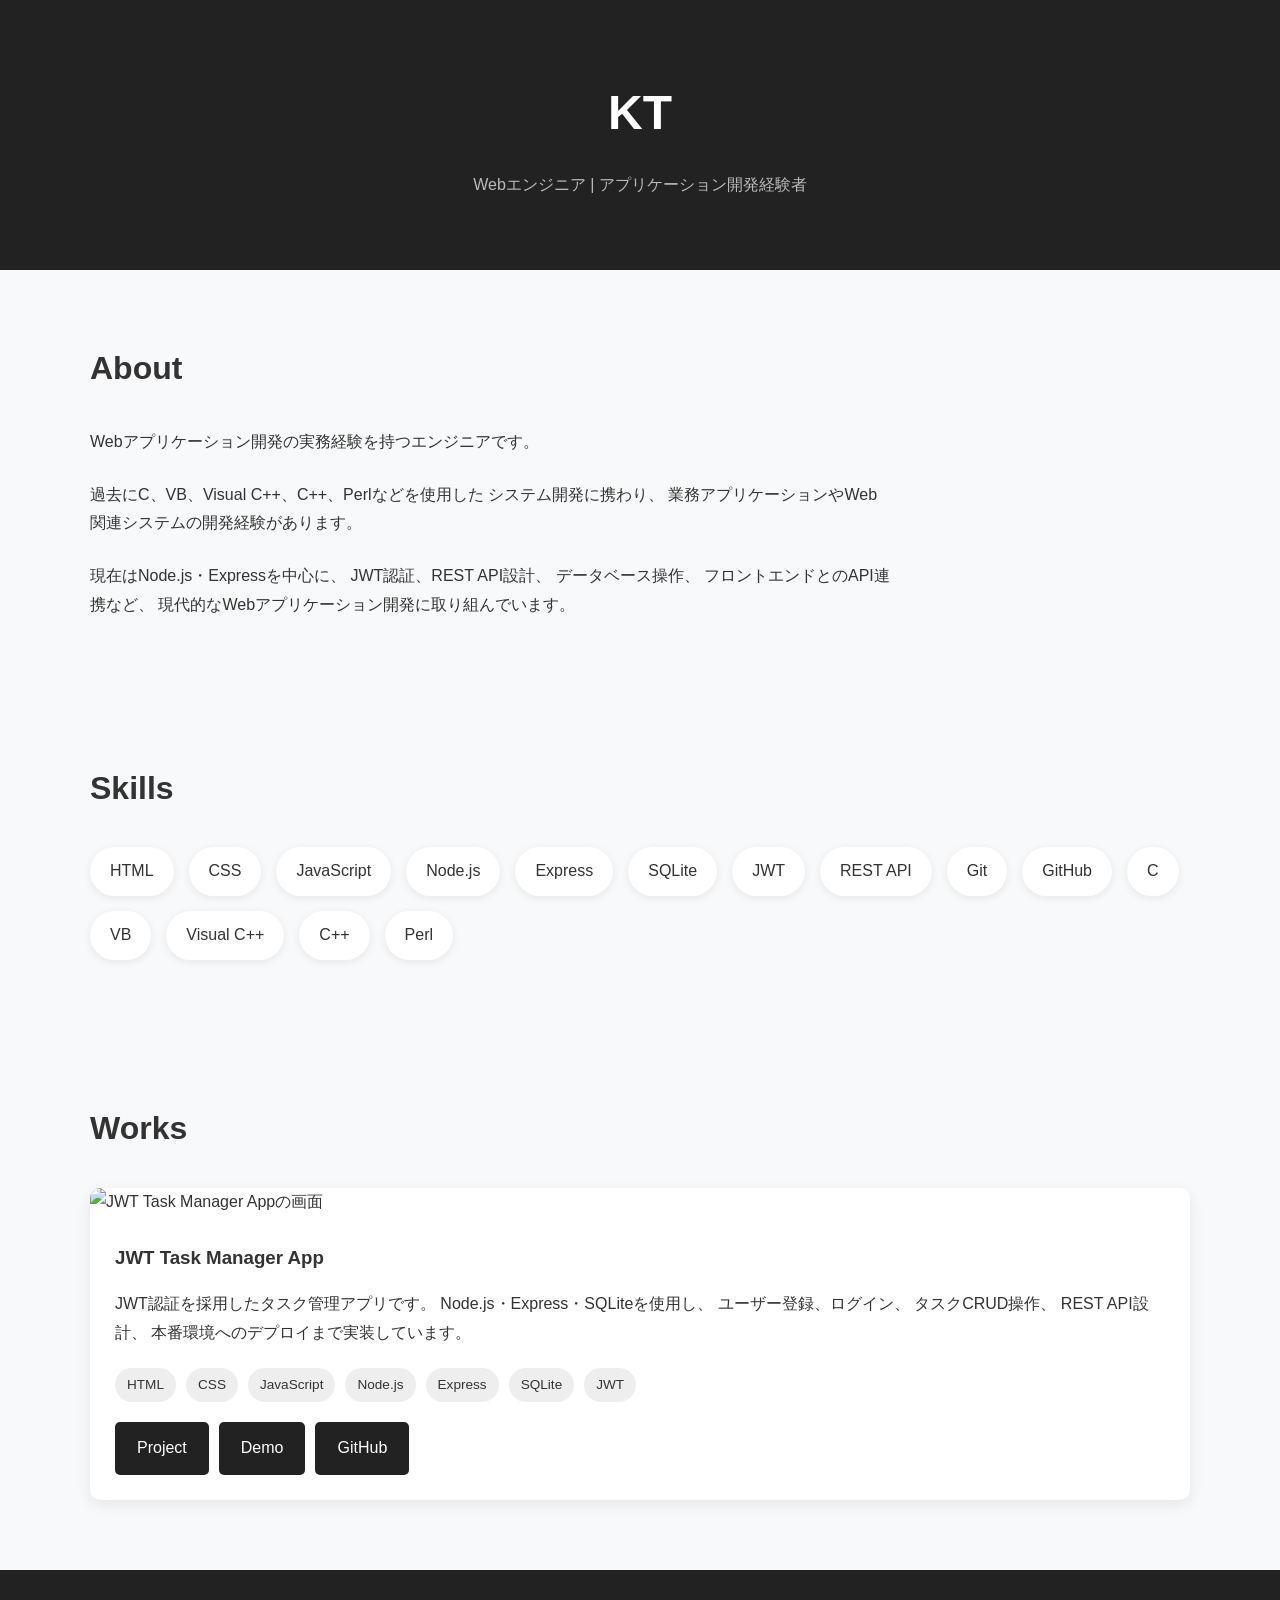
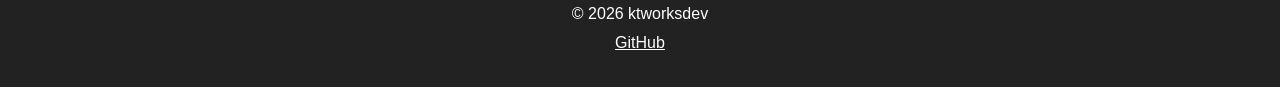
==== index.html @ e440177f "feat: add portfolio homepage and improve overall UI layout" ====
<!DOCTYPE html>
<html lang="ja">

<head>
    <meta charset="UTF-8">

    <meta name="viewport" content="width=device-width, initial-scale=1.0">

    <title>KT | Webエンジニア ポートフォリオ</title>

    <meta name="description"
    content="KTのWebエンジニアポートフォリオ。C/C++系開発経験を基盤に、Node.js・Express・JWT認証を使用したWebアプリケーション開発実績を掲載しています。">

    <meta property="og:title"
    content="KT | Webエンジニア ポートフォリオ">

    <meta property="og:description"
    content="Webアプリケーション開発経験を持つエンジニアのポートフォリオ">

    <meta property="og:type"
    content="website">

        <meta property="og:url"
        content="https://ktworksdev.github.io/portfolio/">

    <meta property="og:image"
    content="https://ktworksdev.github.io/portfolio/images/portfolio-ogp.png">

        <meta property="og:locale"
        content="ja_JP">

    <link rel="canonical"
        href="https://ktworksdev.github.io/portfolio/">

    <meta name="theme-color"
        content="#111827">

    <link rel="stylesheet" href="common.css">

    <link rel="icon" href="favicon.ico" type="image/x-icon">

</head>

<body>

<header>

    <div class="container">

        <h1>KT</h1>

        <p>
            Webエンジニア | アプリケーション開発経験者
        </p>

    </div>

</header>

<main>

<section
class="about"
aria-labelledby="about-title">

<div class="container">

<h2 id="about-title">
About
</h2>

<p>
    Webアプリケーション開発の実務経験を持つエンジニアです。
</p>

<p>
    過去にC、VB、Visual C++、C++、Perlなどを使用した
    システム開発に携わり、
    業務アプリケーションやWeb関連システムの開発経験があります。
</p>

<p>
    現在はNode.js・Expressを中心に、
    JWT認証、REST API設計、
    データベース操作、
    フロントエンドとのAPI連携など、
    現代的なWebアプリケーション開発に取り組んでいます。
</p>

</div>

</section>

<section
class="skills"
aria-labelledby="skills-title">

<div class="container">

<h2 id="skills-title">
Skills
</h2>

<ul class="skill-list">

<li>HTML</li>
<li>CSS</li>
<li>JavaScript</li>
<li>Node.js</li>
<li>Express</li>
<li>SQLite</li>
<li>JWT</li>
<li>REST API</li>
<li>Git</li>
<li>GitHub</li>
<li>C</li>
<li>VB</li>
<li>Visual C++</li>
<li>C++</li>
<li>Perl</li>

</ul>

</div>

</section>

<section
class="works"
aria-labelledby="works-title">

<div class="container">

<h2 id="works-title">
Works
</h2>

<div class="card-grid">

<article class="card">

<img
src="works/task-manager-app/images/thumbnail.png"
alt="JWT Task Manager Appの画面"
loading="lazy">

<div class="card-body">

<h3>
JWT Task Manager App
</h3>

<p>
    JWT認証を採用したタスク管理アプリです。
    Node.js・Express・SQLiteを使用し、
    ユーザー登録、ログイン、
    タスクCRUD操作、
    REST API設計、
    本番環境へのデプロイまで実装しています。
</p>

<ul class="tech-list">

<li>HTML</li>
<li>CSS</li>
<li>JavaScript</li>
<li>Node.js</li>
<li>Express</li>
<li>SQLite</li>
<li>JWT</li>

</ul>

<div class="project-links">

<a
class="button"
href="works/task-manager-app/">

Project

</a>

<a
class="button"
href="https://task-manager-app-two-omega.vercel.app"
target="_blank"
rel="noopener noreferrer"
aria-label="JWT Task Manager Appのデモサイトを開く">

Demo

</a>

<a
class="button"
href="https://github.com/ktworksdev/task-manager-app"
target="_blank"
rel="noopener noreferrer"
aria-label="JWT Task Manager AppのGitHubリポジトリを開く">

GitHub

</a>

</div>

</div>

</article>

</div>

</div>

</section>

</main>

<footer>

<div class="container">

<p>
    © 2026 ktworksdev
</p>

<a
href="https://github.com/ktworksdev"
target="_blank"
rel="noopener noreferrer"
aria-label="KTのGitHubプロフィールを開く">

GitHub

</a>

</div>

</footer>

</body>

</html>
---- common.css ----
*{
    margin:0;
    padding:0;
    box-sizing:border-box;
}

body{

    font-family:
    "Segoe UI",
    "Hiragino Sans",
    "Yu Gothic UI",
    "Yu Gothic",
    Meiryo,
    sans-serif;

    color:#333;
    background:#f8f9fa;
    line-height:1.8;
}

.container{

    width:min(1100px,90%);
    margin:auto;
}

header{

    background:#222;
    color:#fff;

    padding:70px 0;
    text-align:center;
}

header h1{

    font-size:3rem;
}

header p{

    margin-top:15px;
    color:#bbb;
}

section{

    padding:70px 0;
}

h2{

    margin-bottom:30px;
    font-size:2rem;
}

.about p{

    max-width:800px;
    margin-bottom:1.5rem;
}

.about p:last-child{

    margin-bottom:0;
}

.skill-list{

    display:flex;
    flex-wrap:wrap;
    gap:15px;

    list-style:none;
}

.skill-list li{

    background:#fff;

    padding:10px 20px;

    border-radius:30px;

    box-shadow:
        0 2px 8px rgba(0,0,0,.08);
}

.card-grid{

    display:grid;

    grid-template-columns:
        repeat(auto-fit,minmax(320px,1fr));

    gap:30px;
}

.card{

    display:flex;
    flex-direction:column;

    background:#fff;

    border-radius:10px;

    overflow:hidden;

    box-shadow:
        0 5px 15px rgba(0,0,0,.08);

    transition:
        transform .25s ease,
        box-shadow .25s ease;
}

.card:hover{

    transform:translateY(-5px);

    box-shadow:
        0 10px 25px rgba(0,0,0,.12);
}

.card img{

    width:100%;
    height:auto;
    display:block;
}

.card-body{

    display:flex;
    flex-direction:column;
    flex:1;

    padding:25px;
}

.card h3{

    margin-bottom:15px;
}

.tech-list{

    display:flex;
    flex-wrap:wrap;
    gap:10px;

    list-style:none;

    margin:20px 0;
}

.tech-list li{

    background:#eee;

    padding:5px 12px;

    border-radius:20px;

    font-size:.85rem;
}

.project-links{

    display:flex;
    flex-wrap:wrap;
    gap:10px;

    margin-top:auto;
}

.button{

    display:inline-block;

    padding:12px 22px;

    background:#222;

    color:#fff;

    text-decoration:none;

    border-radius:5px;

    transition:
        background .2s ease;
}

.button:hover{

    background:#444;
}

.button:focus-visible{

    outline:3px solid #60A5FA;
    outline-offset:3px;
}

footer{

    background:#222;

    color:#fff;

    text-align:center;

    padding:30px;
}

footer a{

    color:#fff;

    text-decoration:underline;
}

footer a:hover{

    color:#DBEAFE;
}

footer a:focus-visible{

    outline:3px solid #60A5FA;
    outline-offset:3px;
}

@media (max-width:768px){

    header{

        padding:50px 0;
    }

    header h1{

        font-size:2.2rem;
    }

    h2{

        font-size:1.7rem;
    }

    section{

        padding:50px 0;
    }

    .card-grid{

        grid-template-columns:1fr;
    }
}
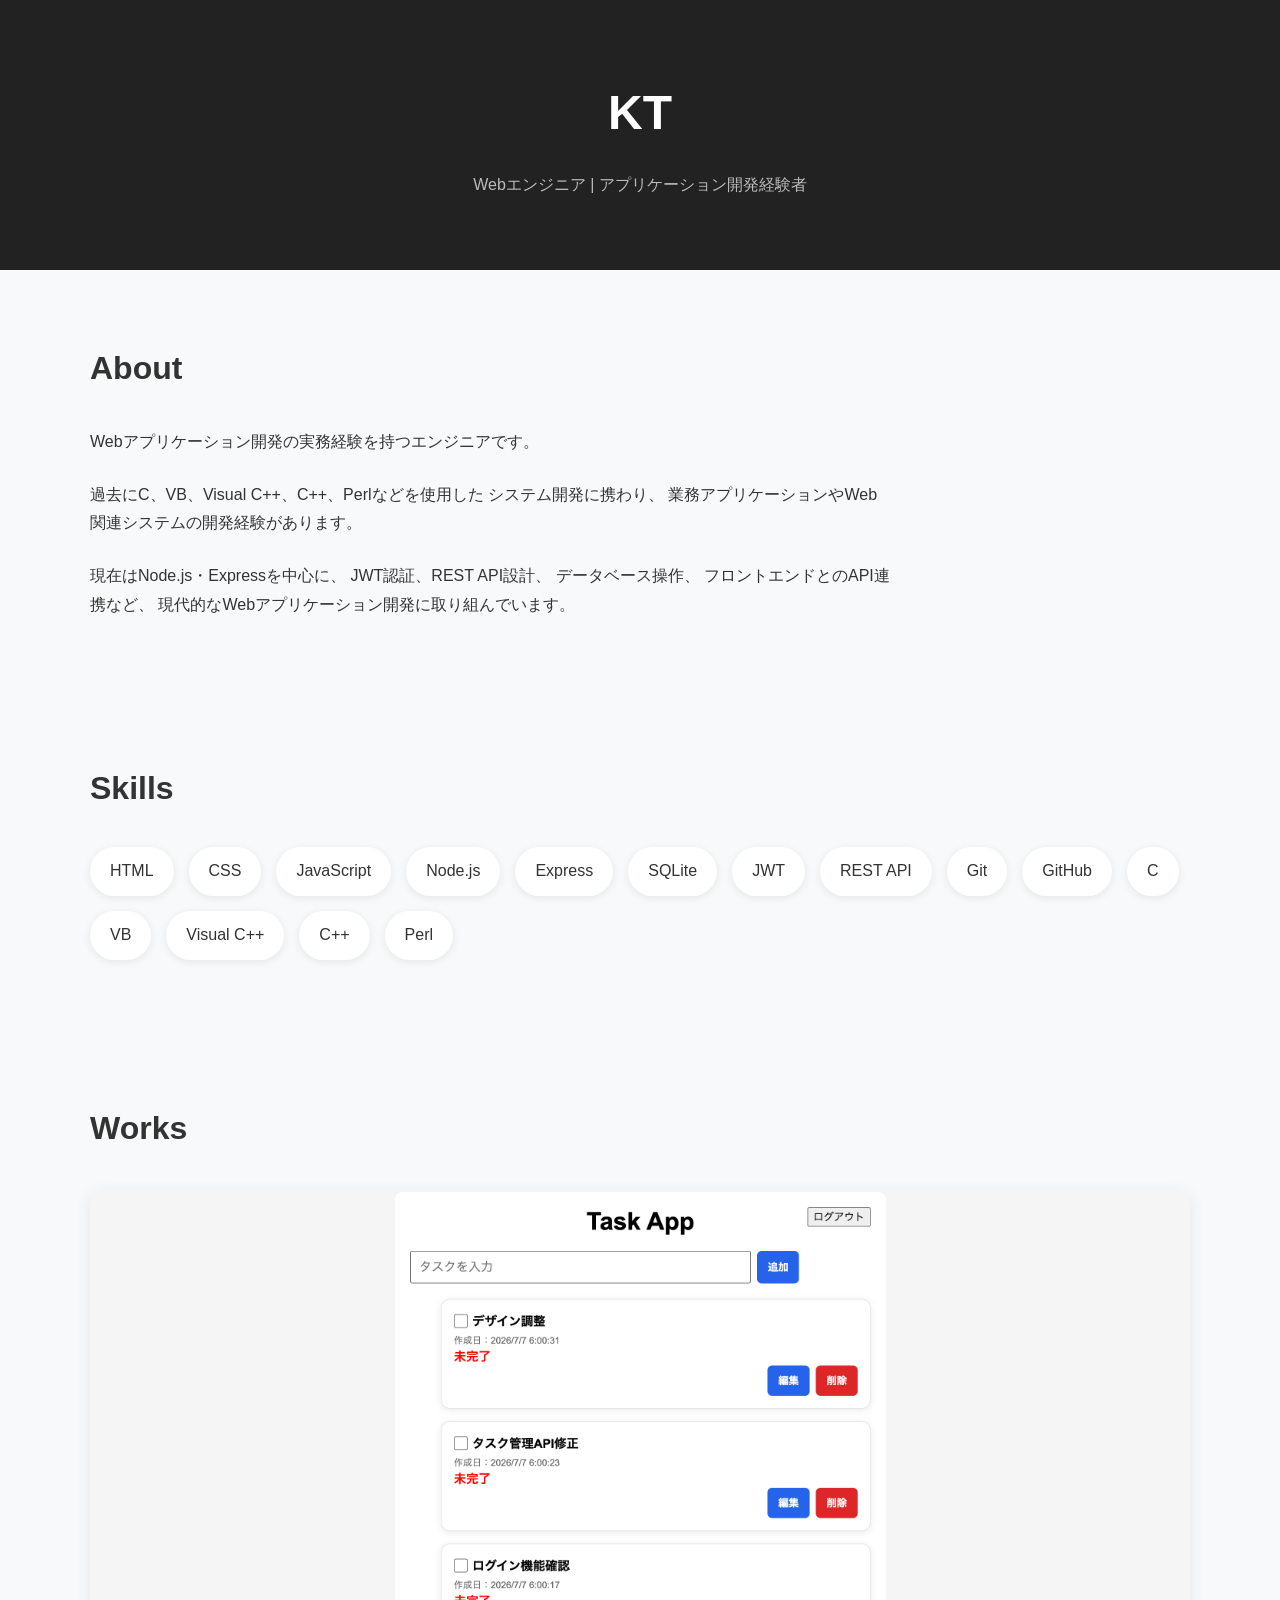
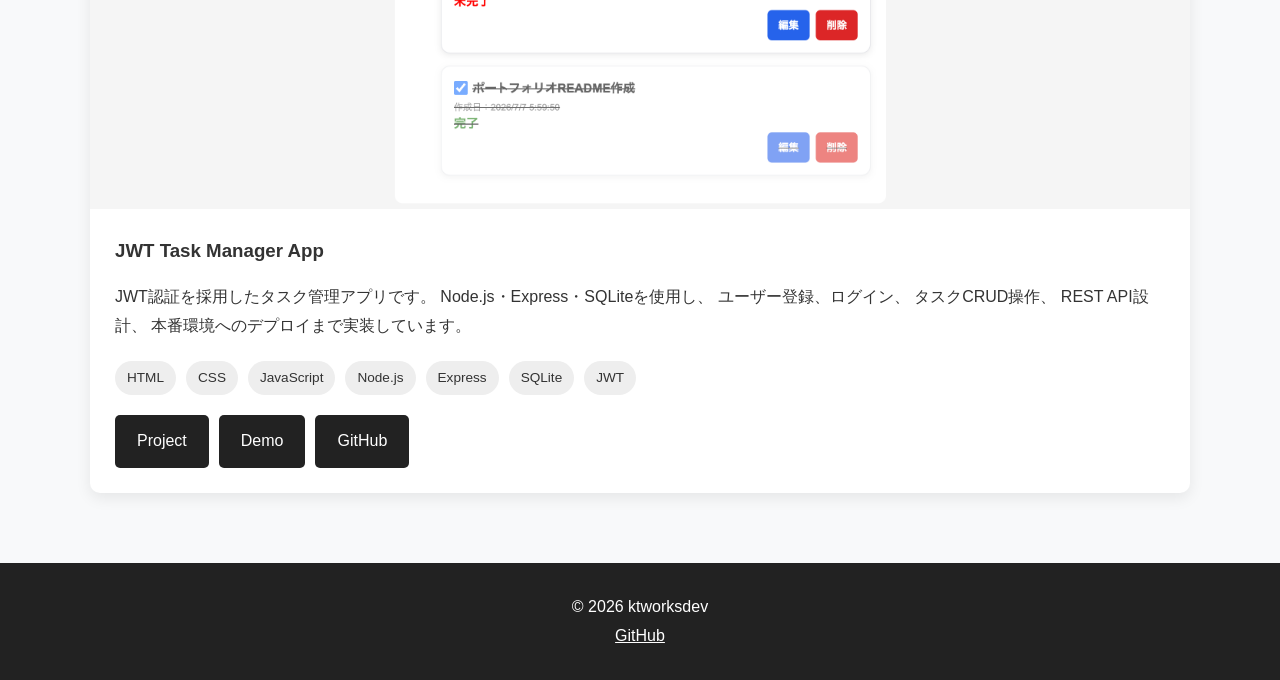
==== commit ee6a2f91: "Update project image and favicon paths" ====
--- a/index.html
+++ b/index.html
@@ -37,7 +37,7 @@
 
     <link rel="stylesheet" href="common.css">
 
-    <link rel="icon" href="favicon.ico" type="image/x-icon">
+    <link rel="icon" href="/favicon.ico">
 
 </head>
 
@@ -140,7 +140,7 @@
 <article class="card">
 
 <img
-src="works/task-manager-app/images/thumbnail.png"
+src="works/task-manager-app/images/task-list.png"
 alt="JWT Task Manager Appの画面"
 loading="lazy">
 
